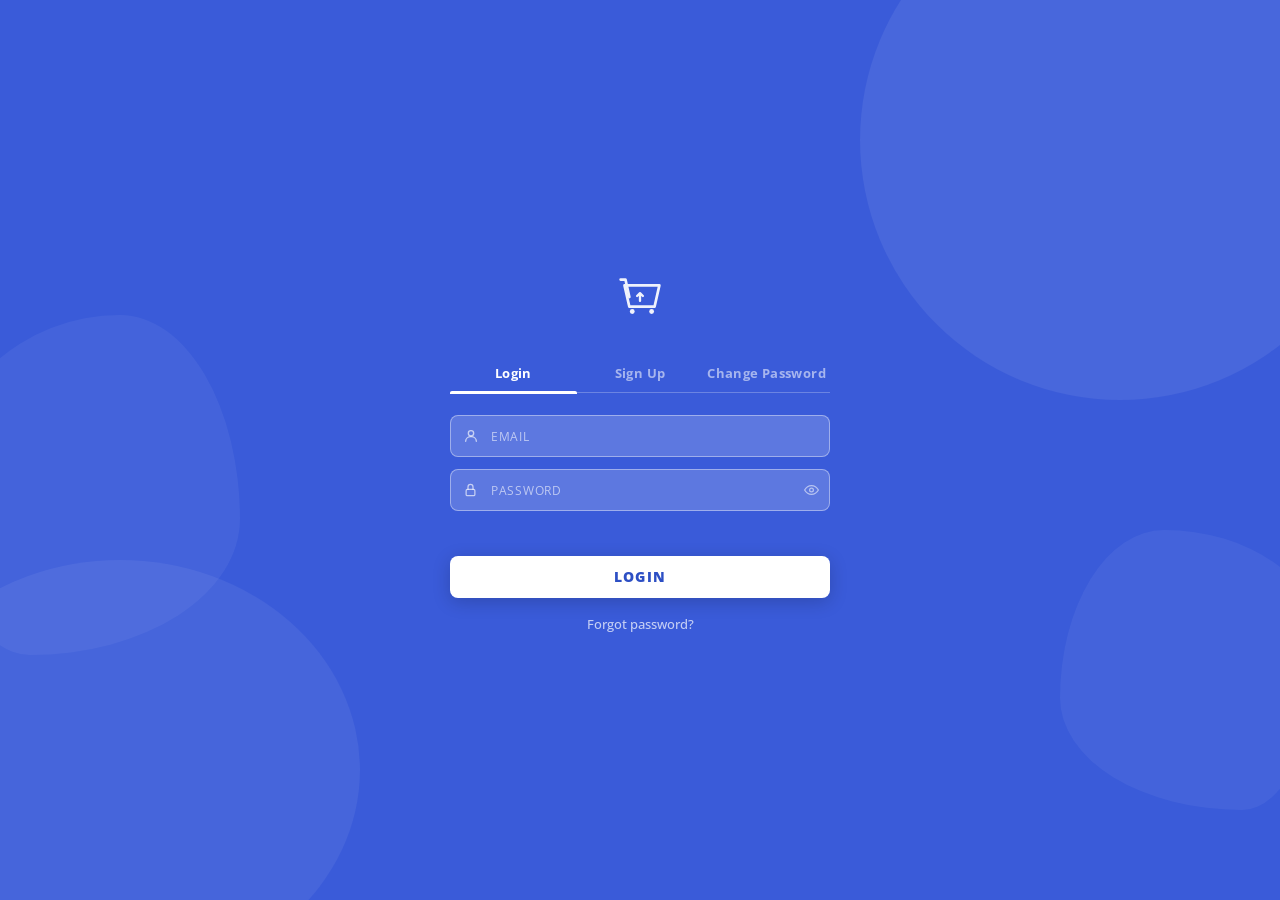
==== templates/login.html @ 9e5f3220 "Add files via upload" ====
<!doctype html>
<html lang="en">
<head>
<meta charset="utf-8">
<meta name="viewport" content="width=device-width, initial-scale=1">
<title>Notes — Sign In</title>
<link rel="preconnect" href="https://fonts.googleapis.com">
<link rel="preconnect" href="https://fonts.gstatic.com" crossorigin>
<link href="https://fonts.googleapis.com/css2?family=Open+Sans:wght@300;400;600;700;800&display=swap" rel="stylesheet">
<style>
  *, *::before, *::after { box-sizing: border-box; margin: 0; padding: 0; }
  :root {
    --blue-deep:    #2d4fc4;
    --blue-mid:     #3a5bd9;
    --white:        #ffffff;
    --input-bg:     rgba(255,255,255,.18);
    --input-border: rgba(255,255,255,.4);
    --placeholder:  rgba(255,255,255,.6);
    --font: 'Open Sans', -apple-system, sans-serif;
    --radius: 8px;
    --ease: .18s cubic-bezier(.4,0,.2,1);
  }
  html, body { height: 100%; font-family: var(--font); background: var(--blue-mid); overflow: hidden; }

  /* ── Background blobs ── */
  .bg { position: fixed; inset: 0; background: var(--blue-mid); overflow: hidden; z-index: 0; }
  .bg::before {
    content: ""; position: absolute; top: -120px; right: -100px;
    width: 520px; height: 520px; border-radius: 50%;
    background: rgba(255,255,255,.07);
  }
  .bg::after {
    content: ""; position: absolute; bottom: -80px; left: -120px;
    width: 480px; height: 420px; border-radius: 50%;
    background: rgba(255,255,255,.06);
  }
  .blob-mid {
    position: absolute; top: 35%; left: -60px;
    width: 300px; height: 340px;
    border-radius: 60% 40% 70% 30% / 50% 60% 40% 50%;
    background: rgba(255,255,255,.05);
  }
  .blob-right {
    position: absolute; bottom: 10%; right: -40px;
    width: 260px; height: 280px;
    border-radius: 40% 60% 30% 70% / 60% 40% 60% 40%;
    background: rgba(255,255,255,.05);
  }

  /* ── Card ── */
  .card-wrap {
    position: relative; z-index: 1; min-height: 100vh;
    display: flex; align-items: center; justify-content: center; padding: 24px;
  }
  .card { width: 100%; max-width: 380px; display: flex; flex-direction: column; align-items: center; }

  /* ── Logo ── */
  .logo { margin-bottom: 28px; color: var(--white); opacity: .92; }
  .logo svg { display: block; }

  /* ── Tabs ── */
  .tabs {
    display: flex; width: 100%; margin-bottom: 22px;
    border-bottom: 1.5px solid rgba(255,255,255,.25);
  }
  .tab-btn {
    flex: 1; background: transparent; border: none;
    padding: 9px 4px 10px; color: rgba(255,255,255,.55);
    font-family: var(--font); font-size: 12.5px; font-weight: 700;
    letter-spacing: .03em; cursor: pointer; position: relative;
    transition: color var(--ease); white-space: nowrap;
  }
  .tab-btn::after {
    content: ""; position: absolute; bottom: -1.5px; left: 0; right: 0;
    height: 2.5px; background: var(--white); border-radius: 2px 2px 0 0;
    opacity: 0; transition: opacity var(--ease);
  }
  .tab-btn.active { color: var(--white); }
  .tab-btn.active::after { opacity: 1; }

  /* ── Panels ── */
  .panel { display: none; flex-direction: column; gap: 12px; width: 100%; }
  .panel.active { display: flex; animation: panelIn .2s ease; }
  @keyframes panelIn { from { opacity: 0; transform: translateY(8px); } to { opacity: 1; transform: translateY(0); } }

  /* ── Input group ── */
  .input-group { position: relative; width: 100%; }
  .input-group .icon {
    position: absolute; left: 13px; top: 50%; transform: translateY(-50%);
    color: rgba(255,255,255,.65); pointer-events: none;
    display: flex; align-items: center;
  }
  .input-group input {
    width: 100%; background: var(--input-bg); border: 1.5px solid var(--input-border);
    border-radius: var(--radius); padding: 11px 38px 11px 40px;
    color: var(--white); font-family: var(--font); font-size: 13px;
    letter-spacing: .04em; outline: none;
    transition: border-color var(--ease), background var(--ease); -webkit-appearance: none;
  }
  .input-group input::placeholder { color: var(--placeholder); letter-spacing: .06em; font-size: 12px; }
  .input-group input:focus { border-color: rgba(255,255,255,.75); background: rgba(255,255,255,.22); }
  .input-group input.error-field { border-color: #ff9999; }

  .eye-btn {
    position: absolute; right: 11px; top: 50%; transform: translateY(-50%);
    background: transparent; border: none; color: rgba(255,255,255,.55);
    cursor: pointer; display: flex; align-items: center; padding: 0;
    transition: color var(--ease);
  }
  .eye-btn:hover { color: var(--white); }

  /* ── Strength bar ── */
  .strength-wrap { display: flex; flex-direction: column; gap: 3px; }
  .strength-bar { height: 3px; border-radius: 2px; background: rgba(255,255,255,.2); overflow: hidden; }
  .strength-fill { height: 100%; width: 0; border-radius: 2px; transition: width .22s, background .22s; }
  .strength-label { font-size: 11px; color: rgba(255,255,255,.55); font-weight: 600; min-height: 14px; }

  /* ── Divider / section label ── */
  .form-divider { height: 1px; background: rgba(255,255,255,.18); margin: 2px 0; }
  .section-label { font-size: 11px; font-weight: 700; letter-spacing: .08em; text-transform: uppercase; color: rgba(255,255,255,.5); }

  /* ── Buttons ── */
  .btn-primary {
    width: 100%; padding: 12px; background: var(--white); color: var(--blue-deep);
    border: none; border-radius: var(--radius); font-family: var(--font);
    font-size: 13.5px; font-weight: 800; letter-spacing: .1em; text-transform: uppercase;
    cursor: pointer; transition: background var(--ease), transform .12s, box-shadow .12s;
    box-shadow: 0 4px 18px rgba(0,0,0,.18); margin-top: 4px;
    display: flex; align-items: center; justify-content: center; gap: 8px;
  }
  .btn-primary:hover:not(:disabled) { background: #eef2ff; transform: translateY(-1px); box-shadow: 0 6px 22px rgba(0,0,0,.22); }
  .btn-primary:active:not(:disabled) { transform: translateY(0); }
  .btn-primary:disabled { opacity: .6; cursor: not-allowed; }
  .btn-spinner {
    width: 14px; height: 14px; border: 2px solid rgba(61,95,212,.3);
    border-top-color: var(--blue-deep); border-radius: 50%;
    animation: spin .7s linear infinite; display: none;
  }
  .btn-primary.loading .btn-spinner { display: block; }
  .btn-primary.loading .btn-text { opacity: .7; }
  @keyframes spin { to { transform: rotate(360deg); } }

  .link-row { text-align: center; margin-top: 2px; }
  .link-btn {
    background: transparent; border: none; color: rgba(255,255,255,.7);
    font-family: var(--font); font-size: 13px; font-weight: 500;
    cursor: pointer; transition: color var(--ease); padding: 0;
  }
  .link-btn:hover { color: var(--white); }

  /* ── Inline message ── */
  .msg {
    font-size: 12.5px; text-align: center; font-weight: 600; min-height: 17px;
    letter-spacing: .01em; border-radius: 6px; padding: 0;
    transition: all .18s;
  }
  .msg.error   { color: #ffb3b3; }
  .msg.success { color: #b3ffd0; }

  @media (max-width: 420px) { .card { max-width: 100%; } .tab-btn { font-size: 11.5px; } }
</style>
</head>
<body>

<div class="bg"><div class="blob-mid"></div><div class="blob-right"></div></div>

<div class="card-wrap">
  <div class="card">

    <!-- Logo -->
    <div class="logo">
      <svg width="62" height="62" viewBox="0 0 64 64" fill="none">
        <path d="M16 20H52L47 42H21L16 20Z" stroke="white" stroke-width="2.8" stroke-linejoin="round"/>
        <path d="M32 36V28M29 31l3-3 3 3" stroke="white" stroke-width="2.4" stroke-linecap="round" stroke-linejoin="round"/>
        <path d="M12 14H17L21 32" stroke="white" stroke-width="2.8" stroke-linecap="round" stroke-linejoin="round"/>
        <circle cx="24" cy="47" r="2.5" fill="white"/>
        <circle cx="44" cy="47" r="2.5" fill="white"/>
      </svg>
    </div>

    <!-- Tabs -->
    <div class="tabs">
      <button class="tab-btn active" data-tab="login">Login</button>
      <button class="tab-btn"        data-tab="signup">Sign Up</button>
      <button class="tab-btn"        data-tab="change">Change Password</button>
    </div>

    <!-- ── LOGIN ── -->
    <div class="panel active" id="panel-login">
      <div class="input-group">
        <span class="icon"><svg viewBox="0 0 24 24" width="16" height="16" fill="none" stroke="currentColor" stroke-width="2" stroke-linecap="round"><circle cx="12" cy="8" r="4"/><path d="M4 20c0-4 3.6-7 8-7s8 3 8 7"/></svg></span>
        <input type="email" id="login-email" placeholder="EMAIL" autocomplete="email">
      </div>
      <div class="input-group">
        <span class="icon"><svg viewBox="0 0 24 24" width="15" height="15" fill="none" stroke="currentColor" stroke-width="2" stroke-linecap="round" stroke-linejoin="round"><rect x="5" y="11" width="14" height="10" rx="2"/><path d="M8 11V7a4 4 0 0 1 8 0v4"/></svg></span>
        <input type="password" id="login-password" placeholder="PASSWORD" autocomplete="current-password">
        <button class="eye-btn" type="button" tabindex="-1" onclick="togglePwd('login-password',this)" aria-label="Show password">
          <svg viewBox="0 0 24 24" width="15" height="15" fill="none" stroke="currentColor" stroke-width="2" stroke-linecap="round"><path d="M1 12s4-7 11-7 11 7 11 7-4 7-11 7S1 12 1 12z"/><circle cx="12" cy="12" r="3"/></svg>
        </button>
      </div>
      <p class="msg" id="login-msg"></p>
      <button class="btn-primary" id="loginBtn" onclick="handleLogin()">
        <span class="btn-spinner"></span><span class="btn-text">LOGIN</span>
      </button>
      <div class="link-row"><button class="link-btn" onclick="switchTab('change')">Forgot password?</button></div>
    </div>

    <!-- ── SIGN UP ── -->
    <div class="panel" id="panel-signup">
      <div class="input-group">
        <span class="icon"><svg viewBox="0 0 24 24" width="16" height="16" fill="none" stroke="currentColor" stroke-width="2" stroke-linecap="round"><circle cx="12" cy="8" r="4"/><path d="M4 20c0-4 3.6-7 8-7s8 3 8 7"/></svg></span>
        <input type="email" id="signup-email" placeholder="EMAIL" autocomplete="email">
      </div>
      <div class="input-group">
        <span class="icon"><svg viewBox="0 0 24 24" width="15" height="15" fill="none" stroke="currentColor" stroke-width="2" stroke-linecap="round" stroke-linejoin="round"><rect x="5" y="11" width="14" height="10" rx="2"/><path d="M8 11V7a4 4 0 0 1 8 0v4"/></svg></span>
        <input type="password" id="signup-password" placeholder="PASSWORD" autocomplete="new-password" oninput="updateStrength(this.value)">
        <button class="eye-btn" type="button" tabindex="-1" onclick="togglePwd('signup-password',this)" aria-label="Show password">
          <svg viewBox="0 0 24 24" width="15" height="15" fill="none" stroke="currentColor" stroke-width="2" stroke-linecap="round"><path d="M1 12s4-7 11-7 11 7 11 7-4 7-11 7S1 12 1 12z"/><circle cx="12" cy="12" r="3"/></svg>
        </button>
      </div>
      <div class="strength-wrap">
        <div class="strength-bar"><div class="strength-fill" id="strengthFill"></div></div>
        <div class="strength-label" id="strengthLabel"></div>
      </div>
      <div class="input-group">
        <span class="icon"><svg viewBox="0 0 24 24" width="15" height="15" fill="none" stroke="currentColor" stroke-width="2" stroke-linecap="round" stroke-linejoin="round"><rect x="5" y="11" width="14" height="10" rx="2"/><path d="M8 11V7a4 4 0 0 1 8 0v4"/></svg></span>
        <input type="password" id="signup-repeat" placeholder="REPEAT PASSWORD" autocomplete="new-password">
        <button class="eye-btn" type="button" tabindex="-1" onclick="togglePwd('signup-repeat',this)" aria-label="Show password">
          <svg viewBox="0 0 24 24" width="15" height="15" fill="none" stroke="currentColor" stroke-width="2" stroke-linecap="round"><path d="M1 12s4-7 11-7 11 7 11 7-4 7-11 7S1 12 1 12z"/><circle cx="12" cy="12" r="3"/></svg>
        </button>
      </div>
      <p class="msg" id="signup-msg"></p>
      <button class="btn-primary" id="signupBtn" onclick="handleSignup()">
        <span class="btn-spinner"></span><span class="btn-text">CREATE ACCOUNT</span>
      </button>
    </div>

    <!-- ── CHANGE PASSWORD ── -->
    <div class="panel" id="panel-change">
      <div class="input-group">
        <span class="icon"><svg viewBox="0 0 24 24" width="16" height="16" fill="none" stroke="currentColor" stroke-width="2" stroke-linecap="round"><circle cx="12" cy="8" r="4"/><path d="M4 20c0-4 3.6-7 8-7s8 3 8 7"/></svg></span>
        <input type="email" id="change-email" placeholder="YOUR EMAIL" autocomplete="email">
      </div>
      <div class="form-divider"></div>
      <div class="section-label">New Password</div>
      <div class="input-group">
        <span class="icon"><svg viewBox="0 0 24 24" width="15" height="15" fill="none" stroke="currentColor" stroke-width="2" stroke-linecap="round" stroke-linejoin="round"><rect x="5" y="11" width="14" height="10" rx="2"/><path d="M8 11V7a4 4 0 0 1 8 0v4"/></svg></span>
        <input type="password" id="change-new" placeholder="NEW PASSWORD" autocomplete="new-password">
        <button class="eye-btn" type="button" tabindex="-1" onclick="togglePwd('change-new',this)" aria-label="Show password">
          <svg viewBox="0 0 24 24" width="15" height="15" fill="none" stroke="currentColor" stroke-width="2" stroke-linecap="round"><path d="M1 12s4-7 11-7 11 7 11 7-4 7-11 7S1 12 1 12z"/><circle cx="12" cy="12" r="3"/></svg>
        </button>
      </div>
      <div class="input-group">
        <span class="icon"><svg viewBox="0 0 24 24" width="15" height="15" fill="none" stroke="currentColor" stroke-width="2" stroke-linecap="round" stroke-linejoin="round"><rect x="5" y="11" width="14" height="10" rx="2"/><path d="M8 11V7a4 4 0 0 1 8 0v4"/></svg></span>
        <input type="password" id="change-confirm" placeholder="CONFIRM NEW PASSWORD" autocomplete="new-password">
        <button class="eye-btn" type="button" tabindex="-1" onclick="togglePwd('change-confirm',this)" aria-label="Show password">
          <svg viewBox="0 0 24 24" width="15" height="15" fill="none" stroke="currentColor" stroke-width="2" stroke-linecap="round"><path d="M1 12s4-7 11-7 11 7 11 7-4 7-11 7S1 12 1 12z"/><circle cx="12" cy="12" r="3"/></svg>
        </button>
      </div>
      <p class="msg" id="change-msg"></p>
      <button class="btn-primary" id="changeBtn" onclick="handleChangePassword()">
        <span class="btn-spinner"></span><span class="btn-text">UPDATE PASSWORD</span>
      </button>
      <div class="link-row"><button class="link-btn" onclick="switchTab('login')">← Back to Login</button></div>
    </div>

  </div>
</div>

<script>
  /* ── Tab switching ── */
  function switchTab(name) {
    document.querySelectorAll(".tab-btn").forEach((b) =>
      b.classList.toggle("active", b.dataset.tab === name));
    document.querySelectorAll(".panel").forEach((p) =>
      p.classList.toggle("active", p.id === "panel-" + name));
    clearMessages();
  }
  document.querySelectorAll(".tab-btn").forEach((btn) =>
    btn.addEventListener("click", () => switchTab(btn.dataset.tab)));

  /* ── Eye toggle ── */
  function togglePwd(id, btn) {
    const inp = document.getElementById(id);
    const showing = inp.type === "text";
    inp.type = showing ? "password" : "text";
    btn.style.opacity = showing ? "1" : ".5";
  }

  /* ── Password strength ── */
  const STRENGTH_LABELS = ["", "Weak", "Fair", "Good", "Strong"];
  const STRENGTH_COLORS = ["", "#ff6b6b", "#ffa94d", "#69db7c", "#2f9e44"];
  function updateStrength(val) {
    let score = 0;
    if (val.length >= 8)            score++;
    if (/[A-Z]/.test(val))          score++;
    if (/[0-9]/.test(val))          score++;
    if (/[^A-Za-z0-9]/.test(val))   score++;
    const fill  = document.getElementById("strengthFill");
    const label = document.getElementById("strengthLabel");
    fill.style.width      = (score / 4 * 100) + "%";
    fill.style.background = val ? STRENGTH_COLORS[score] : "";
    label.textContent     = val ? STRENGTH_LABELS[score] : "";
    label.style.color     = val ? STRENGTH_COLORS[score] : "";
  }

  /* ── Message helpers ── */
  function setMsg(id, text, type) {
    const el = document.getElementById(id);
    el.textContent = text;
    el.className   = "msg " + (type || "");
  }
  function clearMessages() {
    document.querySelectorAll(".msg").forEach((m) => { m.textContent = ""; m.className = "msg"; });
    document.querySelectorAll("input").forEach((i) => i.classList.remove("error-field"));
  }

  /* ── Loading state ── */
  function setLoading(btnId, loading) {
    const btn = document.getElementById(btnId);
    btn.disabled = loading;
    btn.classList.toggle("loading", loading);
  }

  /* ── Validation ── */
  const EMAIL_RE = /^[^\s@]+@[^\s@]+\.[^\s@]+$/;
  function validateEmail(val, fieldId, msgId) {
    if (!val || !EMAIL_RE.test(val)) {
      setMsg(msgId, "Please enter a valid email address.", "error");
      document.getElementById(fieldId).classList.add("error-field");
      return false;
    }
    return true;
  }
  function validatePassword(val, fieldId, msgId, label) {
    if (val.length < 8) {
      setMsg(msgId, (label || "Password") + " must be at least 8 characters.", "error");
      document.getElementById(fieldId).classList.add("error-field");
      return false;
    }
    return true;
  }

  /* ── API call helper ── */
  async function apiPost(url, body) {
    const res = await fetch(url, {
      method: "POST",
      headers: { "Content-Type": "application/json" },
      body: JSON.stringify(body),
    });
    return { status: res.status, data: await res.json() };
  }

  /* ── LOGIN ── */
  async function handleLogin() {
    clearMessages();
    const email = document.getElementById("login-email").value.trim();
    const pwd   = document.getElementById("login-password").value;
    if (!validateEmail(email, "login-email", "login-msg")) return;
    if (!pwd) { setMsg("login-msg", "Password is required.", "error"); document.getElementById("login-password").classList.add("error-field"); return; }

    setLoading("loginBtn", true);
    try {
      const { status, data } = await apiPost("/api/auth/login", { email, password: pwd });
      if (status === 200) {
        setMsg("login-msg", "Welcome back! Redirecting…", "success");
        setTimeout(() => window.location.href = "/notes", 600);
      } else {
        setMsg("login-msg", data.error || "Login failed.", "error");
      }
    } catch (_) {
      setMsg("login-msg", "Network error. Please try again.", "error");
    } finally {
      setLoading("loginBtn", false);
    }
  }

  /* ── SIGN UP ── */
  async function handleSignup() {
    clearMessages();
    const email  = document.getElementById("signup-email").value.trim();
    const pwd    = document.getElementById("signup-password").value;
    const repeat = document.getElementById("signup-repeat").value;
    if (!validateEmail(email, "signup-email", "signup-msg"))         return;
    if (!validatePassword(pwd, "signup-password", "signup-msg"))     return;
    if (pwd !== repeat) {
      setMsg("signup-msg", "Passwords do not match.", "error");
      document.getElementById("signup-repeat").classList.add("error-field");
      return;
    }

    setLoading("signupBtn", true);
    try {
      const { status, data } = await apiPost("/api/auth/signup", { email, password: pwd });
      if (status === 201) {
        setMsg("signup-msg", "Account created! Taking you in…", "success");
        setTimeout(() => window.location.href = "/notes", 700);
      } else {
        setMsg("signup-msg", data.error || "Sign-up failed.", "error");
      }
    } catch (_) {
      setMsg("signup-msg", "Network error. Please try again.", "error");
    } finally {
      setLoading("signupBtn", false);
    }
  }

  /* ── CHANGE PASSWORD ── */
  async function handleChangePassword() {
    clearMessages();
    const email   = document.getElementById("change-email").value.trim();
    const newPwd  = document.getElementById("change-new").value;
    const confirm = document.getElementById("change-confirm").value;
    if (!validateEmail(email, "change-email", "change-msg"))              return;
    if (!validatePassword(newPwd, "change-new", "change-msg", "New password")) return;
    if (newPwd !== confirm) {
      setMsg("change-msg", "Passwords do not match.", "error");
      document.getElementById("change-confirm").classList.add("error-field");
      return;
    }

    setLoading("changeBtn", true);
    try {
      const { status, data } = await apiPost("/api/auth/change-password",
        { email, new_password: newPwd });
      if (data.ok) {
        setMsg("change-msg", data.message || "Password updated.", "success");
      } else {
        setMsg("change-msg", data.error || "Something went wrong.", "error");
      }
    } catch (_) {
      setMsg("change-msg", "Network error. Please try again.", "error");
    } finally {
      setLoading("changeBtn", false);
    }
  }

  /* ── Enter key ── */
  document.addEventListener("keydown", (e) => {
    if (e.key !== "Enter" || e.target.tagName === "BUTTON") return;
    const panel = document.querySelector(".panel.active");
    if (!panel) return;
    if (panel.id === "panel-login")  handleLogin();
    if (panel.id === "panel-signup") handleSignup();
    if (panel.id === "panel-change") handleChangePassword();
  });
</script>
</body>
</html>
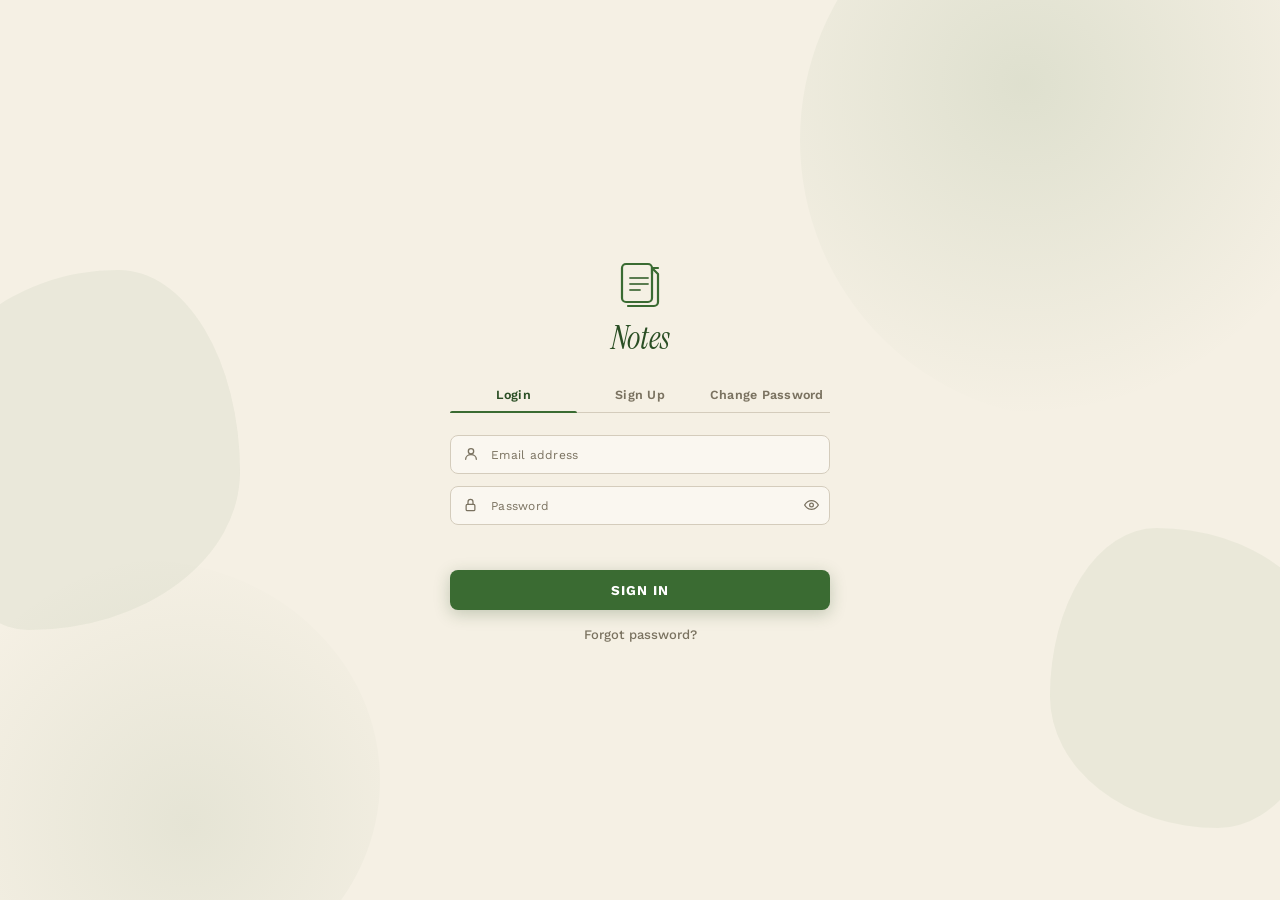
==== commit fd5d1a96: "Add files via upload" ====
--- a/templates/login.html
+++ b/templates/login.html
@@ -6,45 +6,58 @@
 <title>Notes — Sign In</title>
 <link rel="preconnect" href="https://fonts.googleapis.com">
 <link rel="preconnect" href="https://fonts.gstatic.com" crossorigin>
-<link href="https://fonts.googleapis.com/css2?family=Open+Sans:wght@300;400;600;700;800&display=swap" rel="stylesheet">
+<link href="https://fonts.googleapis.com/css2?family=Instrument+Serif:ital@0;1&family=Work+Sans:ital,wght@0,300..800;1,300..800&display=swap" rel="stylesheet">
 <style>
   *, *::before, *::after { box-sizing: border-box; margin: 0; padding: 0; }
+
   :root {
-    --blue-deep:    #2d4fc4;
-    --blue-mid:     #3a5bd9;
-    --white:        #ffffff;
-    --input-bg:     rgba(255,255,255,.18);
-    --input-border: rgba(255,255,255,.4);
-    --placeholder:  rgba(255,255,255,.6);
-    --font: 'Open Sans', -apple-system, sans-serif;
-    --radius: 8px;
-    --ease: .18s cubic-bezier(.4,0,.2,1);
-  }
-  html, body { height: 100%; font-family: var(--font); background: var(--blue-mid); overflow: hidden; }
-
-  /* ── Background blobs ── */
-  .bg { position: fixed; inset: 0; background: var(--blue-mid); overflow: hidden; z-index: 0; }
+    --cream:      #f5f0e4;
+    --cream-dark: #ede7d7;
+    --parchment:  #faf7f0;
+    --forest:     #3a6b32;
+    --forest-deep:#2a4e24;
+    --moss:       #5a7c50;
+    --divider:    #d4ccbc;
+    --text:       #1e1b14;
+    --text-muted: #7a7260;
+    --danger:     #c0392b;
+    --font-h:     'Instrument Serif', Georgia, serif;
+    --font:       'Work Sans', -apple-system, sans-serif;
+    --ease:       .18s cubic-bezier(.4,0,.2,1);
+  }
+
+  html, body { height: 100%; font-family: var(--font); background: var(--cream); overflow: hidden; }
+
+  /* ── Background texture ── */
+  .bg {
+    position: fixed; inset: 0;
+    background: var(--cream);
+    overflow: hidden; z-index: 0;
+  }
+  /* Organic soft blobs imitating paper grain / pressed leaves */
   .bg::before {
-    content: ""; position: absolute; top: -120px; right: -100px;
-    width: 520px; height: 520px; border-radius: 50%;
-    background: rgba(255,255,255,.07);
+    content: ""; position: absolute;
+    top: -140px; right: -80px;
+    width: 560px; height: 560px; border-radius: 50%;
+    background: radial-gradient(circle at 40% 40%, rgba(58,107,50,.12) 0%, transparent 70%);
   }
   .bg::after {
-    content: ""; position: absolute; bottom: -80px; left: -120px;
-    width: 480px; height: 420px; border-radius: 50%;
-    background: rgba(255,255,255,.06);
+    content: ""; position: absolute;
+    bottom: -100px; left: -100px;
+    width: 480px; height: 440px; border-radius: 50%;
+    background: radial-gradient(circle at 60% 60%, rgba(90,124,80,.10) 0%, transparent 70%);
   }
   .blob-mid {
-    position: absolute; top: 35%; left: -60px;
-    width: 300px; height: 340px;
-    border-radius: 60% 40% 70% 30% / 50% 60% 40% 50%;
-    background: rgba(255,255,255,.05);
+    position: absolute; top: 30%; left: -80px;
+    width: 320px; height: 360px;
+    border-radius: 62% 38% 66% 34% / 48% 56% 44% 52%;
+    background: rgba(58,107,50,.06);
   }
   .blob-right {
-    position: absolute; bottom: 10%; right: -40px;
-    width: 260px; height: 280px;
-    border-radius: 40% 60% 30% 70% / 60% 40% 60% 40%;
-    background: rgba(255,255,255,.05);
+    position: absolute; bottom: 8%; right: -50px;
+    width: 280px; height: 300px;
+    border-radius: 38% 62% 40% 60% / 56% 44% 56% 44%;
+    background: rgba(90,124,80,.07);
   }
 
   /* ── Card ── */
@@ -52,110 +65,146 @@
     position: relative; z-index: 1; min-height: 100vh;
     display: flex; align-items: center; justify-content: center; padding: 24px;
   }
-  .card { width: 100%; max-width: 380px; display: flex; flex-direction: column; align-items: center; }
+  .card {
+    width: 100%; max-width: 380px;
+    display: flex; flex-direction: column; align-items: center;
+  }
 
   /* ── Logo ── */
-  .logo { margin-bottom: 28px; color: var(--white); opacity: .92; }
+  .logo { margin-bottom: 12px; }
   .logo svg { display: block; }
+  .logo-title {
+    font-family: var(--font-h);
+    font-size: 32px; font-weight: 400; font-style: italic;
+    color: var(--forest-deep);
+    letter-spacing: -.01em;
+    text-align: center;
+    margin-bottom: 24px;
+    line-height: 1;
+  }
 
   /* ── Tabs ── */
   .tabs {
     display: flex; width: 100%; margin-bottom: 22px;
-    border-bottom: 1.5px solid rgba(255,255,255,.25);
+    border-bottom: 1.5px solid var(--divider);
   }
   .tab-btn {
     flex: 1; background: transparent; border: none;
-    padding: 9px 4px 10px; color: rgba(255,255,255,.55);
-    font-family: var(--font); font-size: 12.5px; font-weight: 700;
-    letter-spacing: .03em; cursor: pointer; position: relative;
+    padding: 9px 4px 10px;
+    color: var(--text-muted);
+    font-family: var(--font); font-size: 12.5px; font-weight: 600;
+    letter-spacing: .02em; cursor: pointer; position: relative;
     transition: color var(--ease); white-space: nowrap;
   }
   .tab-btn::after {
-    content: ""; position: absolute; bottom: -1.5px; left: 0; right: 0;
-    height: 2.5px; background: var(--white); border-radius: 2px 2px 0 0;
+    content: ""; position: absolute;
+    bottom: -1.5px; left: 0; right: 0;
+    height: 2.5px; background: var(--forest);
+    border-radius: 2px 2px 0 0;
     opacity: 0; transition: opacity var(--ease);
   }
-  .tab-btn.active { color: var(--white); }
+  .tab-btn.active { color: var(--forest-deep); }
   .tab-btn.active::after { opacity: 1; }
 
   /* ── Panels ── */
   .panel { display: none; flex-direction: column; gap: 12px; width: 100%; }
   .panel.active { display: flex; animation: panelIn .2s ease; }
-  @keyframes panelIn { from { opacity: 0; transform: translateY(8px); } to { opacity: 1; transform: translateY(0); } }
+  @keyframes panelIn { from { opacity: 0; transform: translateY(6px); } to { opacity: 1; transform: translateY(0); } }
 
   /* ── Input group ── */
   .input-group { position: relative; width: 100%; }
   .input-group .icon {
     position: absolute; left: 13px; top: 50%; transform: translateY(-50%);
-    color: rgba(255,255,255,.65); pointer-events: none;
+    color: var(--text-muted); pointer-events: none;
     display: flex; align-items: center;
   }
   .input-group input {
-    width: 100%; background: var(--input-bg); border: 1.5px solid var(--input-border);
-    border-radius: var(--radius); padding: 11px 38px 11px 40px;
-    color: var(--white); font-family: var(--font); font-size: 13px;
-    letter-spacing: .04em; outline: none;
-    transition: border-color var(--ease), background var(--ease); -webkit-appearance: none;
-  }
-  .input-group input::placeholder { color: var(--placeholder); letter-spacing: .06em; font-size: 12px; }
-  .input-group input:focus { border-color: rgba(255,255,255,.75); background: rgba(255,255,255,.22); }
-  .input-group input.error-field { border-color: #ff9999; }
+    width: 100%;
+    background: var(--parchment);
+    border: 1.5px solid var(--divider);
+    border-radius: 8px;
+    padding: 11px 38px 11px 40px;
+    color: var(--text); font-family: var(--font); font-size: 13px;
+    letter-spacing: .02em; outline: none;
+    transition: border-color var(--ease), background var(--ease);
+    -webkit-appearance: none;
+  }
+  .input-group input::placeholder { color: var(--text-muted); font-size: 12px; }
+  .input-group input:focus {
+    border-color: var(--forest);
+    background: #fff;
+    box-shadow: 0 0 0 3px rgba(58,107,50,.10);
+  }
+  .input-group input.error-field { border-color: var(--danger); box-shadow: 0 0 0 3px rgba(192,57,43,.10); }
 
   .eye-btn {
     position: absolute; right: 11px; top: 50%; transform: translateY(-50%);
-    background: transparent; border: none; color: rgba(255,255,255,.55);
+    background: transparent; border: none; color: var(--text-muted);
     cursor: pointer; display: flex; align-items: center; padding: 0;
     transition: color var(--ease);
   }
-  .eye-btn:hover { color: var(--white); }
+  .eye-btn:hover { color: var(--forest); }
 
   /* ── Strength bar ── */
   .strength-wrap { display: flex; flex-direction: column; gap: 3px; }
-  .strength-bar { height: 3px; border-radius: 2px; background: rgba(255,255,255,.2); overflow: hidden; }
+  .strength-bar { height: 3px; border-radius: 2px; background: var(--divider); overflow: hidden; }
   .strength-fill { height: 100%; width: 0; border-radius: 2px; transition: width .22s, background .22s; }
-  .strength-label { font-size: 11px; color: rgba(255,255,255,.55); font-weight: 600; min-height: 14px; }
+  .strength-label { font-size: 11px; color: var(--text-muted); font-weight: 600; min-height: 14px; }
 
   /* ── Divider / section label ── */
-  .form-divider { height: 1px; background: rgba(255,255,255,.18); margin: 2px 0; }
-  .section-label { font-size: 11px; font-weight: 700; letter-spacing: .08em; text-transform: uppercase; color: rgba(255,255,255,.5); }
-
-  /* ── Buttons ── */
+  .form-divider { height: 1px; background: var(--divider); margin: 2px 0; }
+  .section-label {
+    font-family: var(--font-h); font-size: 13px; font-style: italic;
+    color: var(--text-muted);
+  }
+
+  /* ── Primary button ── */
   .btn-primary {
-    width: 100%; padding: 12px; background: var(--white); color: var(--blue-deep);
-    border: none; border-radius: var(--radius); font-family: var(--font);
-    font-size: 13.5px; font-weight: 800; letter-spacing: .1em; text-transform: uppercase;
-    cursor: pointer; transition: background var(--ease), transform .12s, box-shadow .12s;
-    box-shadow: 0 4px 18px rgba(0,0,0,.18); margin-top: 4px;
+    width: 100%; padding: 12px;
+    background: var(--forest); color: #fff;
+    border: none; border-radius: 8px;
+    font-family: var(--font); font-size: 13.5px; font-weight: 700;
+    letter-spacing: .08em; text-transform: uppercase;
+    cursor: pointer;
+    transition: background var(--ease), transform .12s, box-shadow .12s;
+    box-shadow: 0 4px 16px rgba(42,78,36,.25);
+    margin-top: 4px;
     display: flex; align-items: center; justify-content: center; gap: 8px;
   }
-  .btn-primary:hover:not(:disabled) { background: #eef2ff; transform: translateY(-1px); box-shadow: 0 6px 22px rgba(0,0,0,.22); }
+  .btn-primary:hover:not(:disabled) {
+    background: var(--forest-deep); transform: translateY(-1px);
+    box-shadow: 0 6px 22px rgba(42,78,36,.32);
+  }
   .btn-primary:active:not(:disabled) { transform: translateY(0); }
   .btn-primary:disabled { opacity: .6; cursor: not-allowed; }
+
   .btn-spinner {
-    width: 14px; height: 14px; border: 2px solid rgba(61,95,212,.3);
-    border-top-color: var(--blue-deep); border-radius: 50%;
+    width: 14px; height: 14px;
+    border: 2px solid rgba(255,255,255,.35);
+    border-top-color: #fff;
+    border-radius: 50%;
     animation: spin .7s linear infinite; display: none;
   }
   .btn-primary.loading .btn-spinner { display: block; }
-  .btn-primary.loading .btn-text { opacity: .7; }
+  .btn-primary.loading .btn-text { opacity: .75; }
   @keyframes spin { to { transform: rotate(360deg); } }
 
   .link-row { text-align: center; margin-top: 2px; }
   .link-btn {
-    background: transparent; border: none; color: rgba(255,255,255,.7);
+    background: transparent; border: none; color: var(--text-muted);
     font-family: var(--font); font-size: 13px; font-weight: 500;
     cursor: pointer; transition: color var(--ease); padding: 0;
   }
-  .link-btn:hover { color: var(--white); }
+  .link-btn:hover { color: var(--forest); }
 
   /* ── Inline message ── */
   .msg {
-    font-size: 12.5px; text-align: center; font-weight: 600; min-height: 17px;
-    letter-spacing: .01em; border-radius: 6px; padding: 0;
+    font-size: 12.5px; text-align: center; font-weight: 600;
+    min-height: 17px; letter-spacing: .01em;
     transition: all .18s;
   }
-  .msg.error   { color: #ffb3b3; }
-  .msg.success { color: #b3ffd0; }
+  .msg.error   { color: var(--danger); }
+  .msg.success { color: var(--forest); }
 
   @media (max-width: 420px) { .card { max-width: 100%; } .tab-btn { font-size: 11.5px; } }
 </style>
@@ -167,16 +216,16 @@
 <div class="card-wrap">
   <div class="card">
 
-    <!-- Logo -->
+    <!-- Logo: leaf / note icon in forest green -->
     <div class="logo">
-      <svg width="62" height="62" viewBox="0 0 64 64" fill="none">
-        <path d="M16 20H52L47 42H21L16 20Z" stroke="white" stroke-width="2.8" stroke-linejoin="round"/>
-        <path d="M32 36V28M29 31l3-3 3 3" stroke="white" stroke-width="2.4" stroke-linecap="round" stroke-linejoin="round"/>
-        <path d="M12 14H17L21 32" stroke="white" stroke-width="2.8" stroke-linecap="round" stroke-linejoin="round"/>
-        <circle cx="24" cy="47" r="2.5" fill="white"/>
-        <circle cx="44" cy="47" r="2.5" fill="white"/>
+      <svg width="52" height="52" viewBox="0 0 52 52" fill="none">
+        <rect x="8" y="6" width="30" height="38" rx="4" stroke="#3a6b32" stroke-width="2.2" fill="none"/>
+        <path d="M38 10l6 6v28a4 4 0 0 1-4 4H14" stroke="#3a6b32" stroke-width="2.2" stroke-linecap="round" stroke-linejoin="round"/>
+        <path d="M38 10h6M38 10V16" stroke="#3a6b32" stroke-width="2.2" stroke-linecap="round" stroke-linejoin="round"/>
+        <path d="M16 20h18M16 26h18M16 32h10" stroke="#5a7c50" stroke-width="1.8" stroke-linecap="round"/>
       </svg>
     </div>
+    <div class="logo-title">Notes</div>
 
     <!-- Tabs -->
     <div class="tabs">
@@ -189,18 +238,18 @@
     <div class="panel active" id="panel-login">
       <div class="input-group">
         <span class="icon"><svg viewBox="0 0 24 24" width="16" height="16" fill="none" stroke="currentColor" stroke-width="2" stroke-linecap="round"><circle cx="12" cy="8" r="4"/><path d="M4 20c0-4 3.6-7 8-7s8 3 8 7"/></svg></span>
-        <input type="email" id="login-email" placeholder="EMAIL" autocomplete="email">
+        <input type="email" id="login-email" placeholder="Email address" autocomplete="email">
       </div>
       <div class="input-group">
         <span class="icon"><svg viewBox="0 0 24 24" width="15" height="15" fill="none" stroke="currentColor" stroke-width="2" stroke-linecap="round" stroke-linejoin="round"><rect x="5" y="11" width="14" height="10" rx="2"/><path d="M8 11V7a4 4 0 0 1 8 0v4"/></svg></span>
-        <input type="password" id="login-password" placeholder="PASSWORD" autocomplete="current-password">
+        <input type="password" id="login-password" placeholder="Password" autocomplete="current-password">
         <button class="eye-btn" type="button" tabindex="-1" onclick="togglePwd('login-password',this)" aria-label="Show password">
           <svg viewBox="0 0 24 24" width="15" height="15" fill="none" stroke="currentColor" stroke-width="2" stroke-linecap="round"><path d="M1 12s4-7 11-7 11 7 11 7-4 7-11 7S1 12 1 12z"/><circle cx="12" cy="12" r="3"/></svg>
         </button>
       </div>
       <p class="msg" id="login-msg"></p>
       <button class="btn-primary" id="loginBtn" onclick="handleLogin()">
-        <span class="btn-spinner"></span><span class="btn-text">LOGIN</span>
+        <span class="btn-spinner"></span><span class="btn-text">Sign In</span>
       </button>
       <div class="link-row"><button class="link-btn" onclick="switchTab('change')">Forgot password?</button></div>
     </div>
@@ -209,11 +258,11 @@
     <div class="panel" id="panel-signup">
       <div class="input-group">
         <span class="icon"><svg viewBox="0 0 24 24" width="16" height="16" fill="none" stroke="currentColor" stroke-width="2" stroke-linecap="round"><circle cx="12" cy="8" r="4"/><path d="M4 20c0-4 3.6-7 8-7s8 3 8 7"/></svg></span>
-        <input type="email" id="signup-email" placeholder="EMAIL" autocomplete="email">
+        <input type="email" id="signup-email" placeholder="Email address" autocomplete="email">
       </div>
       <div class="input-group">
         <span class="icon"><svg viewBox="0 0 24 24" width="15" height="15" fill="none" stroke="currentColor" stroke-width="2" stroke-linecap="round" stroke-linejoin="round"><rect x="5" y="11" width="14" height="10" rx="2"/><path d="M8 11V7a4 4 0 0 1 8 0v4"/></svg></span>
-        <input type="password" id="signup-password" placeholder="PASSWORD" autocomplete="new-password" oninput="updateStrength(this.value)">
+        <input type="password" id="signup-password" placeholder="Password (min. 8 characters)" autocomplete="new-password" oninput="updateStrength(this.value)">
         <button class="eye-btn" type="button" tabindex="-1" onclick="togglePwd('signup-password',this)" aria-label="Show password">
           <svg viewBox="0 0 24 24" width="15" height="15" fill="none" stroke="currentColor" stroke-width="2" stroke-linecap="round"><path d="M1 12s4-7 11-7 11 7 11 7-4 7-11 7S1 12 1 12z"/><circle cx="12" cy="12" r="3"/></svg>
         </button>
@@ -224,14 +273,14 @@
       </div>
       <div class="input-group">
         <span class="icon"><svg viewBox="0 0 24 24" width="15" height="15" fill="none" stroke="currentColor" stroke-width="2" stroke-linecap="round" stroke-linejoin="round"><rect x="5" y="11" width="14" height="10" rx="2"/><path d="M8 11V7a4 4 0 0 1 8 0v4"/></svg></span>
-        <input type="password" id="signup-repeat" placeholder="REPEAT PASSWORD" autocomplete="new-password">
+        <input type="password" id="signup-repeat" placeholder="Repeat password" autocomplete="new-password">
         <button class="eye-btn" type="button" tabindex="-1" onclick="togglePwd('signup-repeat',this)" aria-label="Show password">
           <svg viewBox="0 0 24 24" width="15" height="15" fill="none" stroke="currentColor" stroke-width="2" stroke-linecap="round"><path d="M1 12s4-7 11-7 11 7 11 7-4 7-11 7S1 12 1 12z"/><circle cx="12" cy="12" r="3"/></svg>
         </button>
       </div>
       <p class="msg" id="signup-msg"></p>
       <button class="btn-primary" id="signupBtn" onclick="handleSignup()">
-        <span class="btn-spinner"></span><span class="btn-text">CREATE ACCOUNT</span>
+        <span class="btn-spinner"></span><span class="btn-text">Create Account</span>
       </button>
     </div>
 
@@ -239,27 +288,27 @@
     <div class="panel" id="panel-change">
       <div class="input-group">
         <span class="icon"><svg viewBox="0 0 24 24" width="16" height="16" fill="none" stroke="currentColor" stroke-width="2" stroke-linecap="round"><circle cx="12" cy="8" r="4"/><path d="M4 20c0-4 3.6-7 8-7s8 3 8 7"/></svg></span>
-        <input type="email" id="change-email" placeholder="YOUR EMAIL" autocomplete="email">
+        <input type="email" id="change-email" placeholder="Your email address" autocomplete="email">
       </div>
       <div class="form-divider"></div>
-      <div class="section-label">New Password</div>
+      <div class="section-label">Choose a new password</div>
       <div class="input-group">
         <span class="icon"><svg viewBox="0 0 24 24" width="15" height="15" fill="none" stroke="currentColor" stroke-width="2" stroke-linecap="round" stroke-linejoin="round"><rect x="5" y="11" width="14" height="10" rx="2"/><path d="M8 11V7a4 4 0 0 1 8 0v4"/></svg></span>
-        <input type="password" id="change-new" placeholder="NEW PASSWORD" autocomplete="new-password">
+        <input type="password" id="change-new" placeholder="New password" autocomplete="new-password">
         <button class="eye-btn" type="button" tabindex="-1" onclick="togglePwd('change-new',this)" aria-label="Show password">
           <svg viewBox="0 0 24 24" width="15" height="15" fill="none" stroke="currentColor" stroke-width="2" stroke-linecap="round"><path d="M1 12s4-7 11-7 11 7 11 7-4 7-11 7S1 12 1 12z"/><circle cx="12" cy="12" r="3"/></svg>
         </button>
       </div>
       <div class="input-group">
         <span class="icon"><svg viewBox="0 0 24 24" width="15" height="15" fill="none" stroke="currentColor" stroke-width="2" stroke-linecap="round" stroke-linejoin="round"><rect x="5" y="11" width="14" height="10" rx="2"/><path d="M8 11V7a4 4 0 0 1 8 0v4"/></svg></span>
-        <input type="password" id="change-confirm" placeholder="CONFIRM NEW PASSWORD" autocomplete="new-password">
+        <input type="password" id="change-confirm" placeholder="Confirm new password" autocomplete="new-password">
         <button class="eye-btn" type="button" tabindex="-1" onclick="togglePwd('change-confirm',this)" aria-label="Show password">
           <svg viewBox="0 0 24 24" width="15" height="15" fill="none" stroke="currentColor" stroke-width="2" stroke-linecap="round"><path d="M1 12s4-7 11-7 11 7 11 7-4 7-11 7S1 12 1 12z"/><circle cx="12" cy="12" r="3"/></svg>
         </button>
       </div>
       <p class="msg" id="change-msg"></p>
       <button class="btn-primary" id="changeBtn" onclick="handleChangePassword()">
-        <span class="btn-spinner"></span><span class="btn-text">UPDATE PASSWORD</span>
+        <span class="btn-spinner"></span><span class="btn-text">Update Password</span>
       </button>
       <div class="link-row"><button class="link-btn" onclick="switchTab('login')">← Back to Login</button></div>
     </div>
@@ -268,174 +317,119 @@
 </div>
 
 <script>
-  /* ── Tab switching ── */
   function switchTab(name) {
-    document.querySelectorAll(".tab-btn").forEach((b) =>
-      b.classList.toggle("active", b.dataset.tab === name));
-    document.querySelectorAll(".panel").forEach((p) =>
-      p.classList.toggle("active", p.id === "panel-" + name));
+    document.querySelectorAll(".tab-btn").forEach((b) => b.classList.toggle("active", b.dataset.tab === name));
+    document.querySelectorAll(".panel").forEach((p) => p.classList.toggle("active", p.id === "panel-" + name));
     clearMessages();
   }
-  document.querySelectorAll(".tab-btn").forEach((btn) =>
-    btn.addEventListener("click", () => switchTab(btn.dataset.tab)));
-
-  /* ── Eye toggle ── */
+  document.querySelectorAll(".tab-btn").forEach((btn) => btn.addEventListener("click", () => switchTab(btn.dataset.tab)));
+
   function togglePwd(id, btn) {
     const inp = document.getElementById(id);
     const showing = inp.type === "text";
     inp.type = showing ? "password" : "text";
-    btn.style.opacity = showing ? "1" : ".5";
-  }
-
-  /* ── Password strength ── */
+    btn.style.opacity = showing ? "1" : ".45";
+  }
+
   const STRENGTH_LABELS = ["", "Weak", "Fair", "Good", "Strong"];
-  const STRENGTH_COLORS = ["", "#ff6b6b", "#ffa94d", "#69db7c", "#2f9e44"];
+  const STRENGTH_COLORS = ["", "#c0392b", "#e67e22", "#27ae60", "#1e7e34"];
   function updateStrength(val) {
     let score = 0;
-    if (val.length >= 8)            score++;
-    if (/[A-Z]/.test(val))          score++;
-    if (/[0-9]/.test(val))          score++;
-    if (/[^A-Za-z0-9]/.test(val))   score++;
-    const fill  = document.getElementById("strengthFill");
+    if (val.length >= 8) score++;
+    if (/[A-Z]/.test(val)) score++;
+    if (/[0-9]/.test(val)) score++;
+    if (/[^A-Za-z0-9]/.test(val)) score++;
+    const fill = document.getElementById("strengthFill");
     const label = document.getElementById("strengthLabel");
-    fill.style.width      = (score / 4 * 100) + "%";
+    fill.style.width = (score / 4 * 100) + "%";
     fill.style.background = val ? STRENGTH_COLORS[score] : "";
-    label.textContent     = val ? STRENGTH_LABELS[score] : "";
-    label.style.color     = val ? STRENGTH_COLORS[score] : "";
-  }
-
-  /* ── Message helpers ── */
+    label.textContent = val ? STRENGTH_LABELS[score] : "";
+    label.style.color = val ? STRENGTH_COLORS[score] : "";
+  }
+
   function setMsg(id, text, type) {
     const el = document.getElementById(id);
-    el.textContent = text;
-    el.className   = "msg " + (type || "");
+    el.textContent = text; el.className = "msg " + (type || "");
   }
   function clearMessages() {
     document.querySelectorAll(".msg").forEach((m) => { m.textContent = ""; m.className = "msg"; });
     document.querySelectorAll("input").forEach((i) => i.classList.remove("error-field"));
   }
-
-  /* ── Loading state ── */
   function setLoading(btnId, loading) {
     const btn = document.getElementById(btnId);
-    btn.disabled = loading;
-    btn.classList.toggle("loading", loading);
-  }
-
-  /* ── Validation ── */
+    btn.disabled = loading; btn.classList.toggle("loading", loading);
+  }
+
   const EMAIL_RE = /^[^\s@]+@[^\s@]+\.[^\s@]+$/;
   function validateEmail(val, fieldId, msgId) {
     if (!val || !EMAIL_RE.test(val)) {
       setMsg(msgId, "Please enter a valid email address.", "error");
-      document.getElementById(fieldId).classList.add("error-field");
-      return false;
+      document.getElementById(fieldId).classList.add("error-field"); return false;
     }
     return true;
   }
   function validatePassword(val, fieldId, msgId, label) {
     if (val.length < 8) {
       setMsg(msgId, (label || "Password") + " must be at least 8 characters.", "error");
-      document.getElementById(fieldId).classList.add("error-field");
-      return false;
+      document.getElementById(fieldId).classList.add("error-field"); return false;
     }
     return true;
   }
 
-  /* ── API call helper ── */
   async function apiPost(url, body) {
-    const res = await fetch(url, {
-      method: "POST",
-      headers: { "Content-Type": "application/json" },
-      body: JSON.stringify(body),
-    });
+    const res = await fetch(url, { method: "POST", headers: { "Content-Type": "application/json" }, body: JSON.stringify(body) });
     return { status: res.status, data: await res.json() };
   }
 
-  /* ── LOGIN ── */
   async function handleLogin() {
     clearMessages();
     const email = document.getElementById("login-email").value.trim();
     const pwd   = document.getElementById("login-password").value;
     if (!validateEmail(email, "login-email", "login-msg")) return;
     if (!pwd) { setMsg("login-msg", "Password is required.", "error"); document.getElementById("login-password").classList.add("error-field"); return; }
-
     setLoading("loginBtn", true);
     try {
       const { status, data } = await apiPost("/api/auth/login", { email, password: pwd });
-      if (status === 200) {
-        setMsg("login-msg", "Welcome back! Redirecting…", "success");
-        setTimeout(() => window.location.href = "/notes", 600);
-      } else {
-        setMsg("login-msg", data.error || "Login failed.", "error");
-      }
-    } catch (_) {
-      setMsg("login-msg", "Network error. Please try again.", "error");
-    } finally {
-      setLoading("loginBtn", false);
-    }
-  }
-
-  /* ── SIGN UP ── */
+      if (status === 200) { setMsg("login-msg", "Welcome back!", "success"); setTimeout(() => window.location.href = "/notes", 600); }
+      else setMsg("login-msg", data.error || "Login failed.", "error");
+    } catch (_) { setMsg("login-msg", "Network error. Please try again.", "error"); }
+    finally { setLoading("loginBtn", false); }
+  }
+
   async function handleSignup() {
     clearMessages();
     const email  = document.getElementById("signup-email").value.trim();
     const pwd    = document.getElementById("signup-password").value;
     const repeat = document.getElementById("signup-repeat").value;
-    if (!validateEmail(email, "signup-email", "signup-msg"))         return;
-    if (!validatePassword(pwd, "signup-password", "signup-msg"))     return;
-    if (pwd !== repeat) {
-      setMsg("signup-msg", "Passwords do not match.", "error");
-      document.getElementById("signup-repeat").classList.add("error-field");
-      return;
-    }
-
+    if (!validateEmail(email, "signup-email", "signup-msg")) return;
+    if (!validatePassword(pwd, "signup-password", "signup-msg")) return;
+    if (pwd !== repeat) { setMsg("signup-msg", "Passwords do not match.", "error"); document.getElementById("signup-repeat").classList.add("error-field"); return; }
     setLoading("signupBtn", true);
     try {
       const { status, data } = await apiPost("/api/auth/signup", { email, password: pwd });
-      if (status === 201) {
-        setMsg("signup-msg", "Account created! Taking you in…", "success");
-        setTimeout(() => window.location.href = "/notes", 700);
-      } else {
-        setMsg("signup-msg", data.error || "Sign-up failed.", "error");
-      }
-    } catch (_) {
-      setMsg("signup-msg", "Network error. Please try again.", "error");
-    } finally {
-      setLoading("signupBtn", false);
-    }
-  }
-
-  /* ── CHANGE PASSWORD ── */
+      if (status === 201) { setMsg("signup-msg", "Account created! Taking you in…", "success"); setTimeout(() => window.location.href = "/notes", 700); }
+      else setMsg("signup-msg", data.error || "Sign-up failed.", "error");
+    } catch (_) { setMsg("signup-msg", "Network error. Please try again.", "error"); }
+    finally { setLoading("signupBtn", false); }
+  }
+
   async function handleChangePassword() {
     clearMessages();
     const email   = document.getElementById("change-email").value.trim();
     const newPwd  = document.getElementById("change-new").value;
     const confirm = document.getElementById("change-confirm").value;
-    if (!validateEmail(email, "change-email", "change-msg"))              return;
+    if (!validateEmail(email, "change-email", "change-msg")) return;
     if (!validatePassword(newPwd, "change-new", "change-msg", "New password")) return;
-    if (newPwd !== confirm) {
-      setMsg("change-msg", "Passwords do not match.", "error");
-      document.getElementById("change-confirm").classList.add("error-field");
-      return;
-    }
-
+    if (newPwd !== confirm) { setMsg("change-msg", "Passwords do not match.", "error"); document.getElementById("change-confirm").classList.add("error-field"); return; }
     setLoading("changeBtn", true);
     try {
-      const { status, data } = await apiPost("/api/auth/change-password",
-        { email, new_password: newPwd });
-      if (data.ok) {
-        setMsg("change-msg", data.message || "Password updated.", "success");
-      } else {
-        setMsg("change-msg", data.error || "Something went wrong.", "error");
-      }
-    } catch (_) {
-      setMsg("change-msg", "Network error. Please try again.", "error");
-    } finally {
-      setLoading("changeBtn", false);
-    }
-  }
-
-  /* ── Enter key ── */
+      const { status, data } = await apiPost("/api/auth/change-password", { email, new_password: newPwd });
+      if (data.ok) setMsg("change-msg", data.message || "Password updated.", "success");
+      else setMsg("change-msg", data.error || "Something went wrong.", "error");
+    } catch (_) { setMsg("change-msg", "Network error. Please try again.", "error"); }
+    finally { setLoading("changeBtn", false); }
+  }
+
   document.addEventListener("keydown", (e) => {
     if (e.key !== "Enter" || e.target.tagName === "BUTTON") return;
     const panel = document.querySelector(".panel.active");
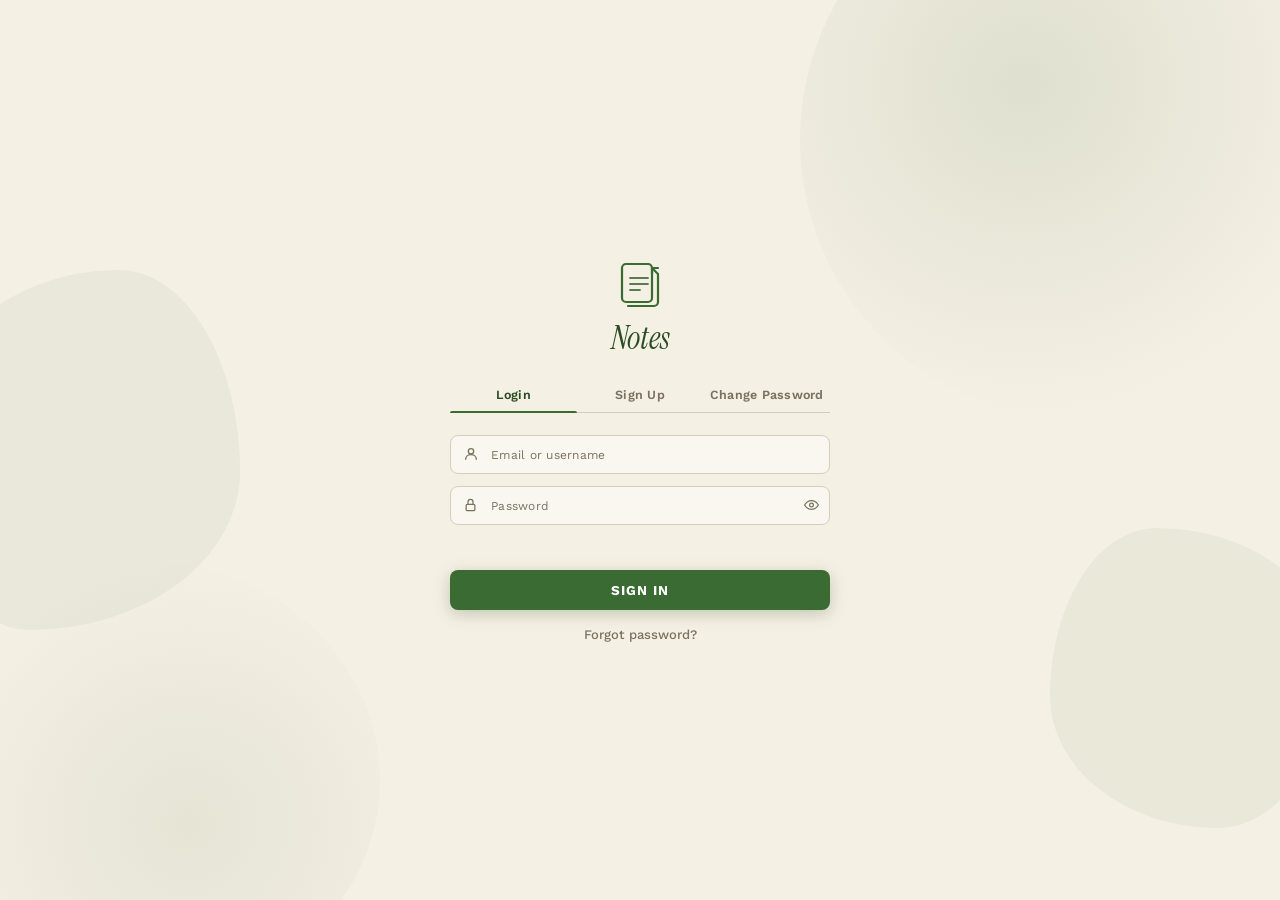
==== commit 51d85387: "Add files via upload" ====
--- a/templates/login.html
+++ b/templates/login.html
@@ -238,7 +238,7 @@
     <div class="panel active" id="panel-login">
       <div class="input-group">
         <span class="icon"><svg viewBox="0 0 24 24" width="16" height="16" fill="none" stroke="currentColor" stroke-width="2" stroke-linecap="round"><circle cx="12" cy="8" r="4"/><path d="M4 20c0-4 3.6-7 8-7s8 3 8 7"/></svg></span>
-        <input type="email" id="login-email" placeholder="Email address" autocomplete="email">
+        <input type="text" id="login-email" placeholder="Email or username" autocomplete="username">
       </div>
       <div class="input-group">
         <span class="icon"><svg viewBox="0 0 24 24" width="15" height="15" fill="none" stroke="currentColor" stroke-width="2" stroke-linecap="round" stroke-linejoin="round"><rect x="5" y="11" width="14" height="10" rx="2"/><path d="M8 11V7a4 4 0 0 1 8 0v4"/></svg></span>
@@ -385,7 +385,7 @@
     clearMessages();
     const email = document.getElementById("login-email").value.trim();
     const pwd   = document.getElementById("login-password").value;
-    if (!validateEmail(email, "login-email", "login-msg")) return;
+    if (!email) { setMsg("login-msg", "Please enter your email or username.", "error"); document.getElementById("login-email").classList.add("error-field"); return; }
     if (!pwd) { setMsg("login-msg", "Password is required.", "error"); document.getElementById("login-password").classList.add("error-field"); return; }
     setLoading("loginBtn", true);
     try {
@@ -438,6 +438,23 @@
     if (panel.id === "panel-signup") handleSignup();
     if (panel.id === "panel-change") handleChangePassword();
   });
+
+  // If the user is already logged in (valid session), redirect to the app.
+  // This handles the browser-back-button case and bookmarked login URLs
+  // without bypassing the login page for unauthenticated visitors.
+  (async function checkSession() {
+    try {
+      const res = await fetch("/api/auth/me");
+      if (res.ok) {
+        const me = await res.json();
+        if (me.logged_in) {
+          window.location.replace("/notes");
+        }
+      }
+    } catch (_) {
+      // Network error — just stay on the login page
+    }
+  })();
 </script>
 </body>
 </html>
